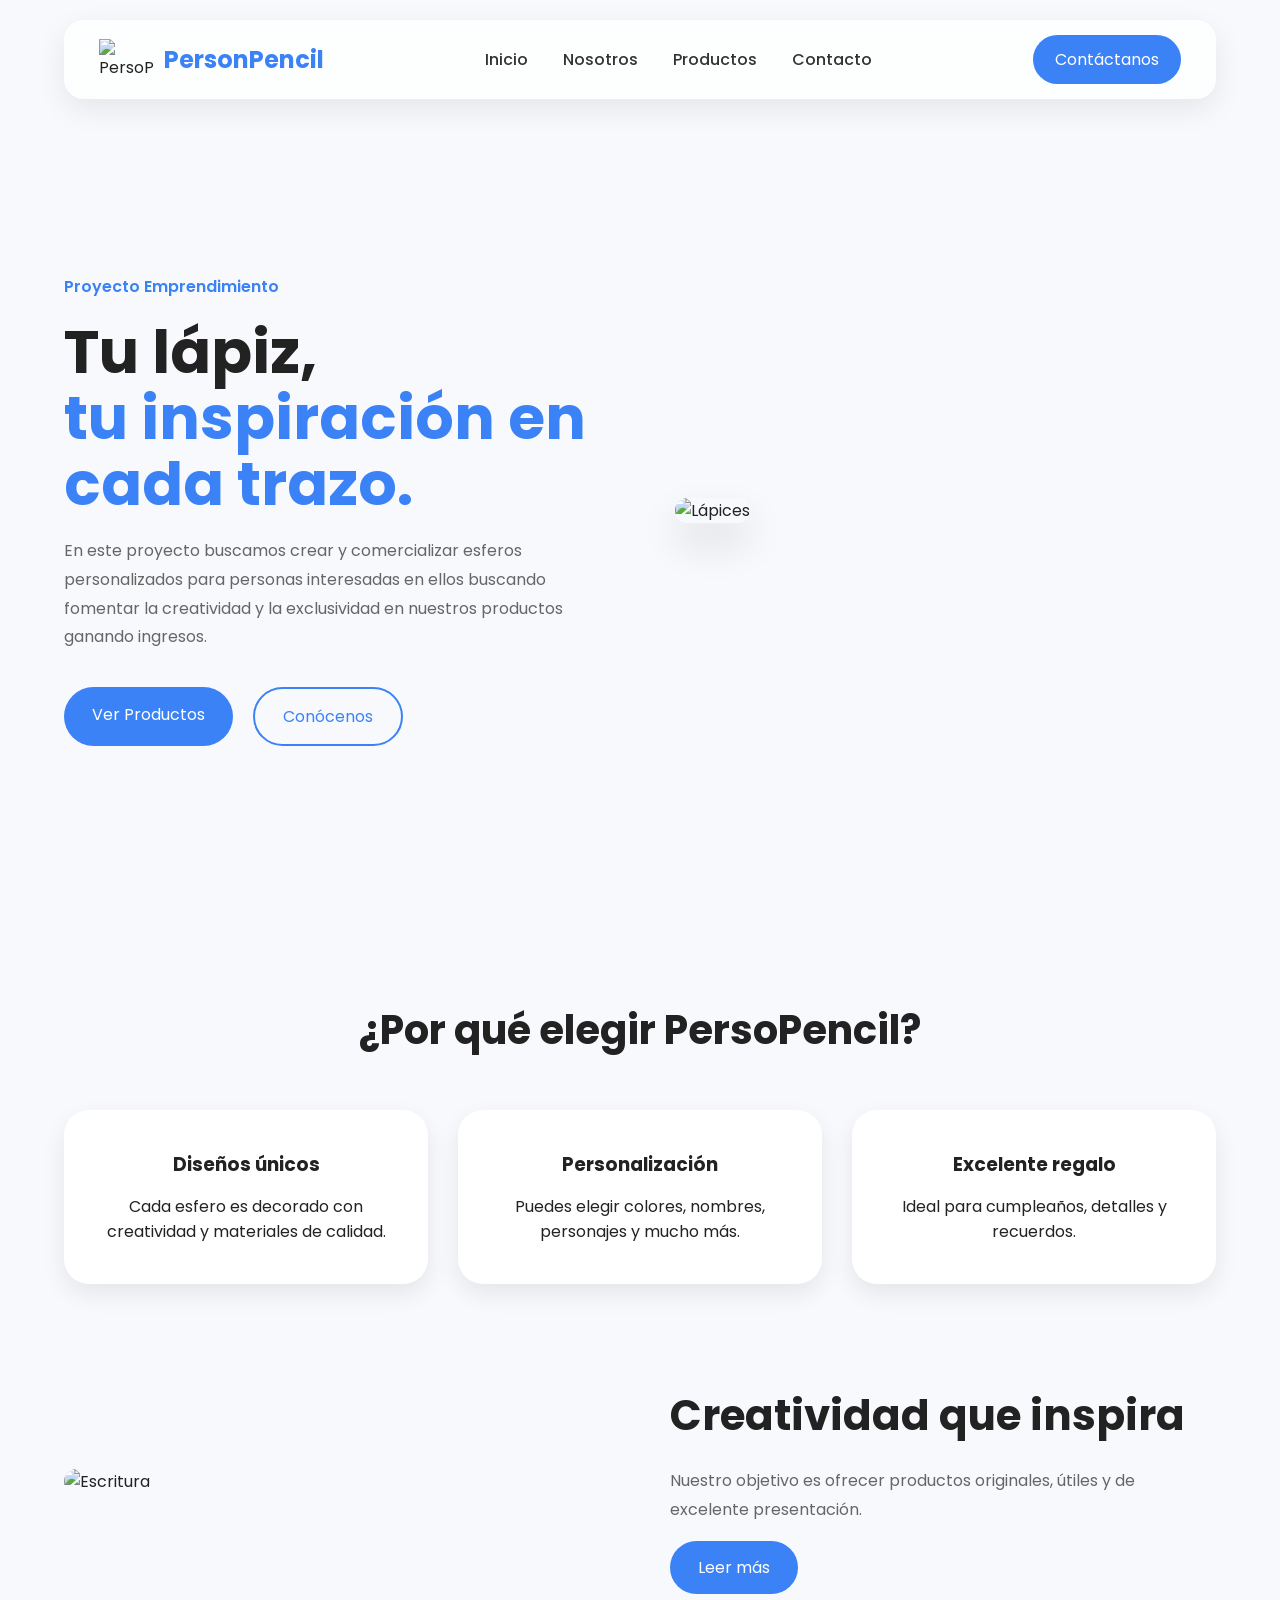
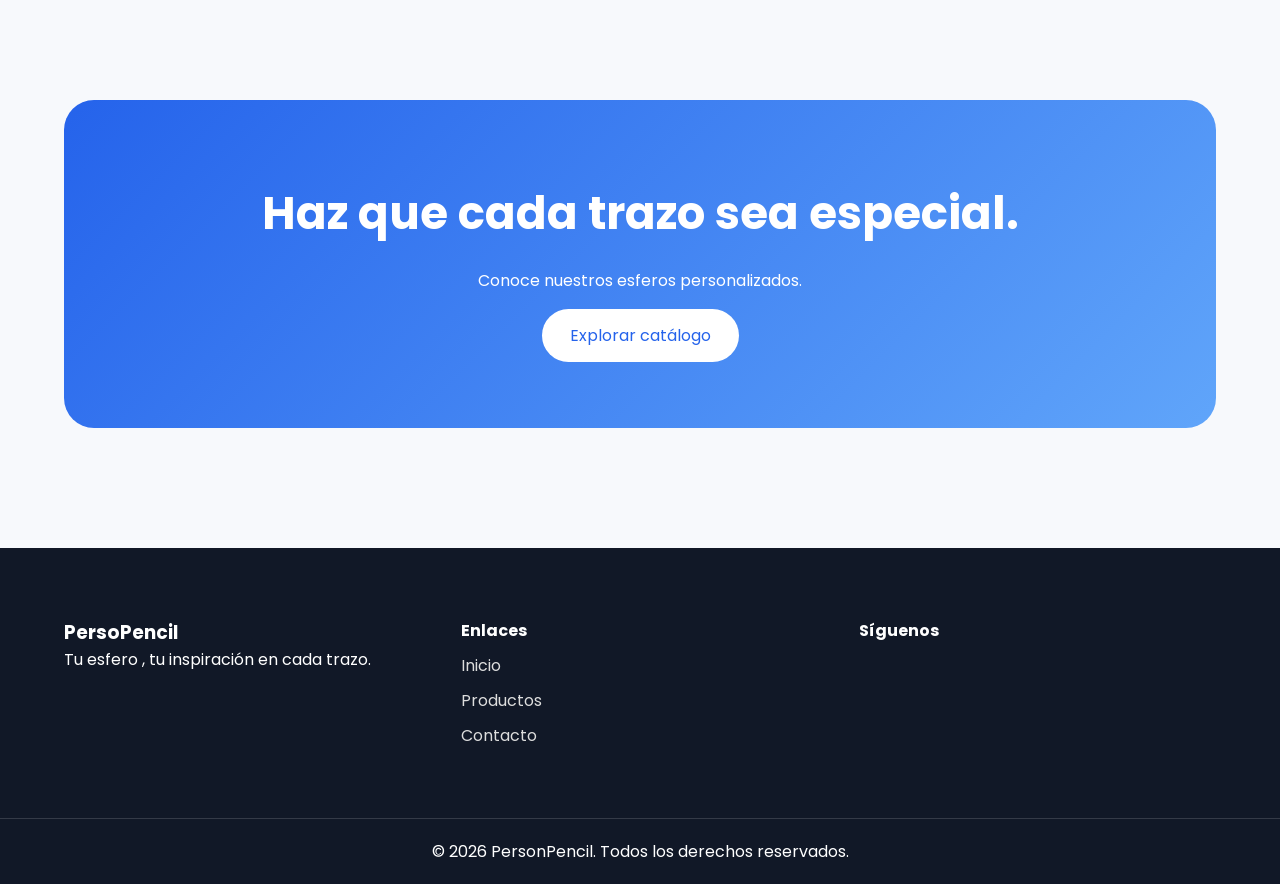
==== index.html @ 51235d13 "Add files via upload" ====
<!DOCTYPE html>
<html lang="es">
<head>
    <meta charset="UTF-8">
    <meta name="viewport" content="width=device-width, initial-scale=1.0">
    <title>PersonPencil | Tu lápiz, tu inspiración en cada trazo</title>

    <link rel="stylesheet" href="style.css">

    <link rel="preconnect" href="https://fonts.googleapis.com">
    <link rel="preconnect" href="https://fonts.gstatic.com" crossorigin>
    <link href="https://fonts.googleapis.com/css2?family=Poppins:wght@300;400;500;600;700;800&display=swap" rel="stylesheet">

    <script src="https://kit.fontawesome.com/6b4c6aef0e.js" crossorigin="anonymous"></script>
</head>

<body>

<header>

<nav class="navbar">

<div class="logo">

<img src="https://i.imgur.com/bln92U7.png" alt="PersoPencil">

<h2>PersonPencil</h2>

</div>

<ul>

<li><a href="index.html" class="active">Inicio</a></li>

<li><a href="nosotros.html">Nosotros</a></li>

<li><a href="productos.html">Productos</a></li>

<li><a href="contacto.html">Contacto</a></li>

</ul>

<a href="contacto.html" class="btn-nav">Contáctanos</a>

</nav>

</header>

<section class="hero">

<div class="hero-text">

<span> Proyecto Emprendimiento</span>

<h1>
Tu lápiz,<br>
<span>tu inspiración en cada trazo.</span>
</h1>

<p>
En este proyecto buscamos crear y comercializar
esferos personalizados para personas interesadas 
en ellos buscando fomentar la creatividad y la exclusividad 
en nuestros productos ganando ingresos.
</p>

<div class="hero-buttons">

<a href="productos.html" class="btn-primary">
Ver Productos
</a>

<a href="nosotros.html" class="btn-secondary">
Conócenos
</a>

</div>

</div>

<div class="hero-image">

<img src="3b34cf36-e1fe-47bc-b9a7-1c0f1e8dfeb0.jfif" alt="Lápices">

</div>

</section>

<section class="features">

<h2>¿Por qué elegir PersoPencil?</h2>

<div class="cards">

<div class="card">

<i class="fas fa-pencil-ruler"></i>

<h3>Diseños únicos</h3>

<p>
Cada esfero es decorado con creatividad y materiales de calidad.
</p>

</div>

<div class="card">

<i class="fas fa-star"></i>

<h3>Personalización</h3>

<p>
Puedes elegir colores, nombres, personajes y mucho más.
</p>

</div>

<div class="card">

<i class="fas fa-gift"></i>

<h3>Excelente regalo</h3>

<p>
Ideal para cumpleaños, detalles y recuerdos.
</p>

</div>

</div>

</section>

<section class="about-preview">

<div class="about-image">

<img src="images.jfif" alt="Escritura">

</div>

<div class="about-text">

<h2>Creatividad que inspira</h2>

<p>

Nuestro objetivo es ofrecer
productos originales, útiles y de excelente presentación.

</p>

<a href="nosotros.html" class="btn-primary">

Leer más

</a>

</div>

</section>

<section class="cta">

<h2>Haz que cada trazo sea especial.</h2>

<p>
Conoce nuestros esferos personalizados.
</p>

<a href="productos.html" class="btn-primary">
Explorar catálogo
</a>

</section>

<footer>

<div class="footer-content">

<div>

<h3>PersoPencil</h3>

<p>Tu esfero , tu inspiración en cada trazo.</p>

</div>

<div>

<h4>Enlaces</h4>

<a href="index.html">Inicio</a>

<a href="productos.html">Productos</a>

<a href="contacto.html">Contacto</a>

</div>

<div>

<h4>Síguenos</h4>

<i class="fab fa-facebook"></i>

<i class="fab fa-instagram"></i>

<i class="fab fa-whatsapp"></i>

</div>

</div>

<p class="copyright">

© 2026 PersonPencil. Todos los derechos reservados.

</p>

</footer>

<script src="script.js"></script>

</body>
</html>
---- style.css ----
*{
    margin:0;
    padding:0;
    box-sizing:border-box;
    font-family:'Poppins',sans-serif;
}

html{
    scroll-behavior:smooth;
}

body{
    background:#f7f9fc;
    color:#222;
}

/*================== NAVBAR ==================*/

header{
    width:100%;
    position:fixed;
    top:0;
    left:0;
    z-index:1000;
}

.navbar{
    width:90%;
    max-width:1400px;
    margin:auto;
    margin-top:20px;
    padding:15px 35px;
    display:flex;
    justify-content:space-between;
    align-items:center;
    background:rgba(255,255,255,.75);
    backdrop-filter:blur(15px);
    border-radius:20px;
    box-shadow:0 10px 30px rgba(0,0,0,.08);
}

.logo{
    display:flex;
    align-items:center;
    gap:10px;
}

.logo img{
    width:55px;
}

.logo h2{
    color:#3b82f6;
}

.navbar ul{
    display:flex;
    gap:35px;
    list-style:none;
}

.navbar ul li a{
    text-decoration:none;
    color:#333;
    font-weight:500;
    transition:.3s;
}

.navbar ul li a:hover,
.active{
    color:#3b82f6;
}

.btn-nav{
    text-decoration:none;
    background:#3b82f6;
    color:white;
    padding:12px 22px;
    border-radius:40px;
    transition:.3s;
}

.btn-nav:hover{
    background:#2563eb;
}

/*================ HERO =================*/

.hero{
    min-height:100vh;
    width:90%;
    max-width:1400px;
    margin:auto;
    display:flex;
    justify-content:space-between;
    align-items:center;
    gap:70px;
    padding-top:120px;
}

.hero-text{
    flex:1;
}

.hero-text span:first-child{
    color:#3b82f6;
    font-weight:600;
}

.hero-text h1{
    font-size:60px;
    margin:20px 0;
    line-height:1.1;
}

.hero-text h1 span{
    color:#3b82f6;
}

.hero-text p{
    color:#666;
    line-height:1.8;
    margin-bottom:35px;
}

.hero-buttons{
    display:flex;
    gap:20px;
}

.btn-primary{
    background:#3b82f6;
    color:white;
    text-decoration:none;
    padding:15px 28px;
    border-radius:50px;
    transition:.3s;
}

.btn-primary:hover{
    transform:translateY(-5px);
}

.btn-secondary{
    text-decoration:none;
    padding:15px 28px;
    border-radius:50px;
    border:2px solid #3b82f6;
    color:#3b82f6;
    transition:.3s;
}

.btn-secondary:hover{
    background:#3b82f6;
    color:white;
}

.hero-image{
    flex:1;
}

.hero-image img{
    width:100%;
    border-radius:25px;
    box-shadow:0 20px 40px rgba(0,0,0,.12);
}

/*================ FEATURES =================*/

.features{
    width:90%;
    max-width:1300px;
    margin:100px auto;
    text-align:center;
}

.features h2{
    font-size:40px;
    margin-bottom:50px;
}

.cards{
    display:grid;
    grid-template-columns:repeat(auto-fit,minmax(280px,1fr));
    gap:30px;
}

.card{
    background:white;
    padding:40px;
    border-radius:25px;
    transition:.4s;
    box-shadow:0 10px 25px rgba(0,0,0,.08);
}

.card:hover{
    transform:translateY(-12px);
}

.card i{
    font-size:45px;
    color:#3b82f6;
    margin-bottom:20px;
}

.card h3{
    margin-bottom:15px;
}

/*================ ABOUT =================*/

.about-preview{
    width:90%;
    max-width:1300px;
    margin:100px auto;
    display:flex;
    align-items:center;
    gap:60px;
}

.about-image,
.about-text{
    flex:1;
}

.about-image img{
    width:100%;
    border-radius:25px;
}

.about-text h2{
    font-size:42px;
    margin-bottom:20px;
}

.about-text p{
    color:#666;
    line-height:1.8;
    margin-bottom:30px;
}

/*================ CTA =================*/

.cta{
    width:90%;
    max-width:1200px;
    margin:120px auto;
    text-align:center;
    background:linear-gradient(135deg,#2563eb,#60a5fa);
    color:white;
    padding:80px 40px;
    border-radius:30px;
}

.cta h2{
    font-size:45px;
    margin-bottom:20px;
}

.cta p{
    margin-bottom:30px;
}

.cta .btn-primary{
    background:white;
    color:#2563eb;
}

/*================ FOOTER =================*/

footer{
    background:#111827;
    color:white;
    margin-top:120px;
}

.footer-content{
    width:90%;
    max-width:1300px;
    margin:auto;
    display:grid;
    grid-template-columns:repeat(auto-fit,minmax(250px,1fr));
    gap:40px;
    padding:70px 0;
}

.footer-content a{
    display:block;
    color:#ddd;
    margin-top:10px;
    text-decoration:none;
}

.footer-content i{
    font-size:25px;
    margin-right:15px;
    margin-top:20px;
    cursor:pointer;
}

.copyright{
    text-align:center;
    padding:20px;
    border-top:1px solid rgba(255,255,255,.15);
}

/*================ RESPONSIVE =================*/

@media(max-width:950px){

.navbar ul{
display:none;
}

.hero{
flex-direction:column;
text-align:center;
}

.hero h1{
font-size:42px;
}

.hero-buttons{
justify-content:center;
}

.about-preview{
flex-direction:column;
text-align:center;
}

.cta h2{
font-size:35px;
}

}
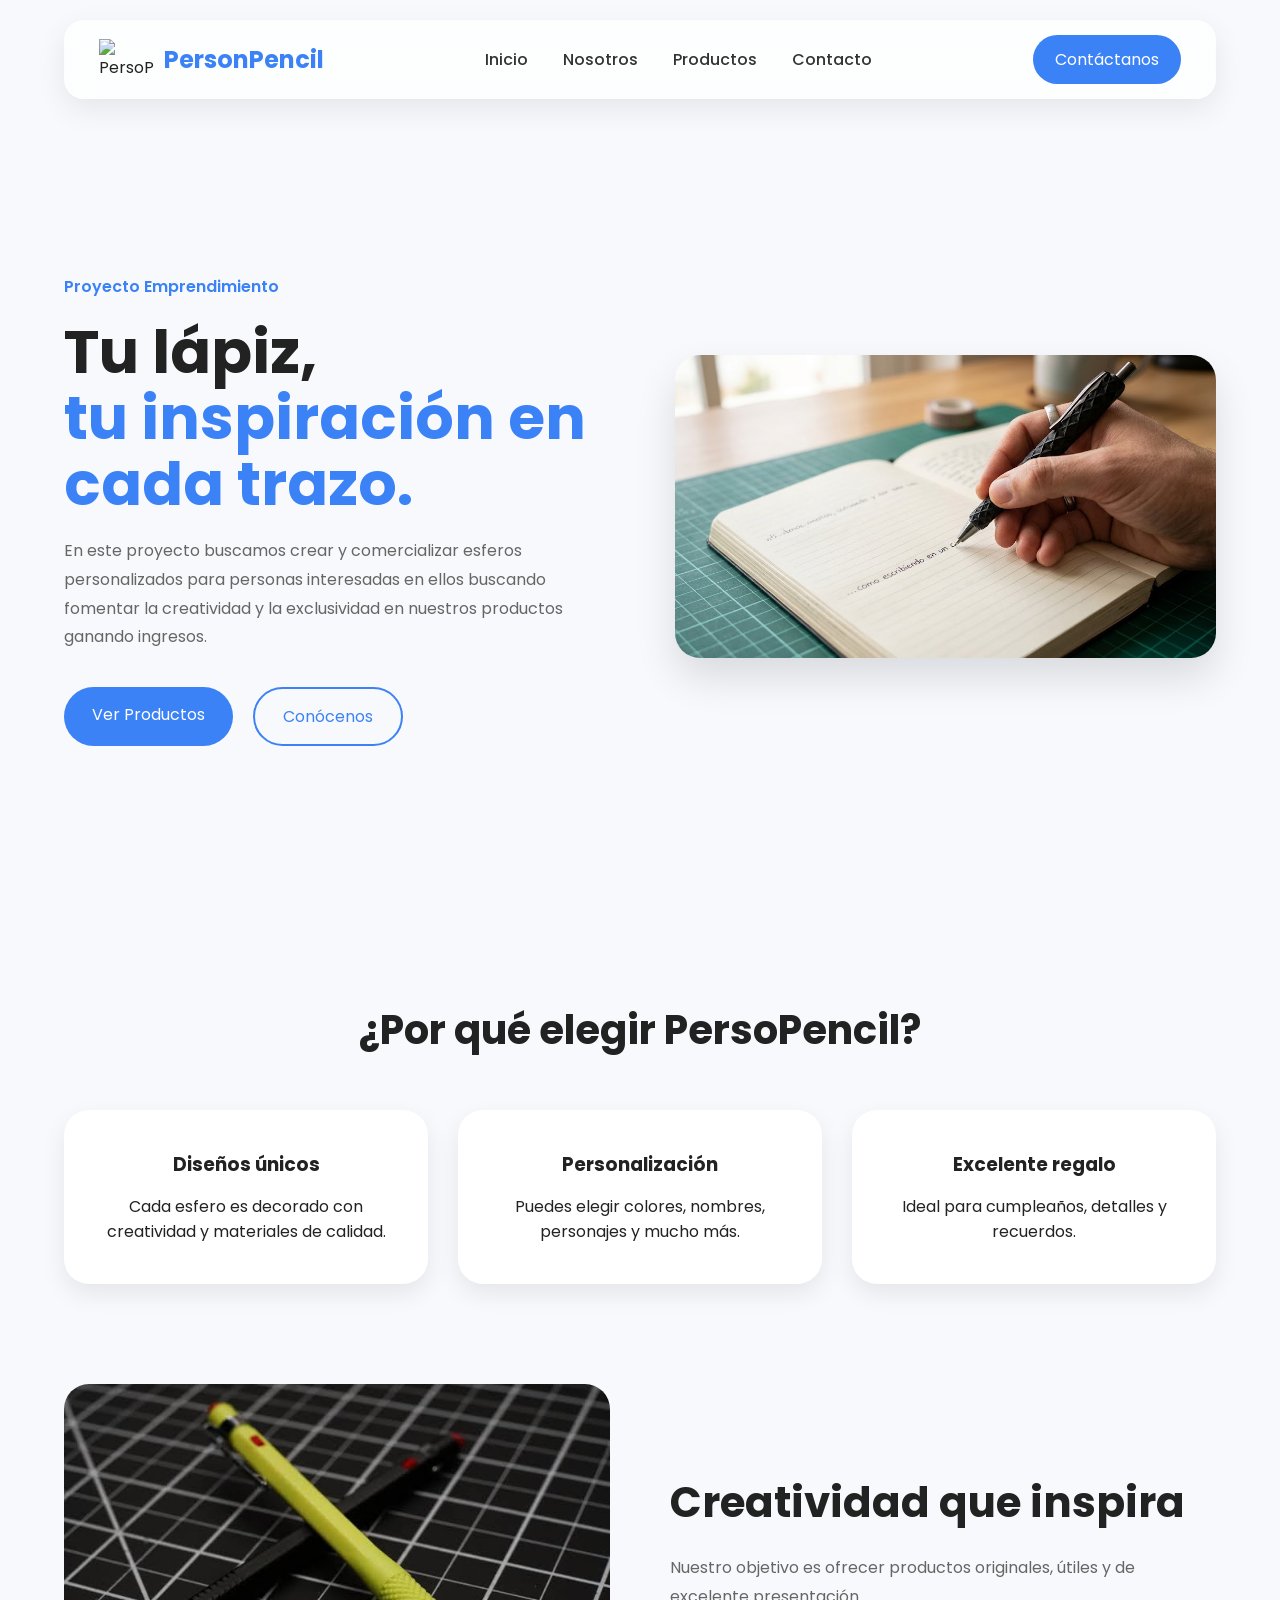
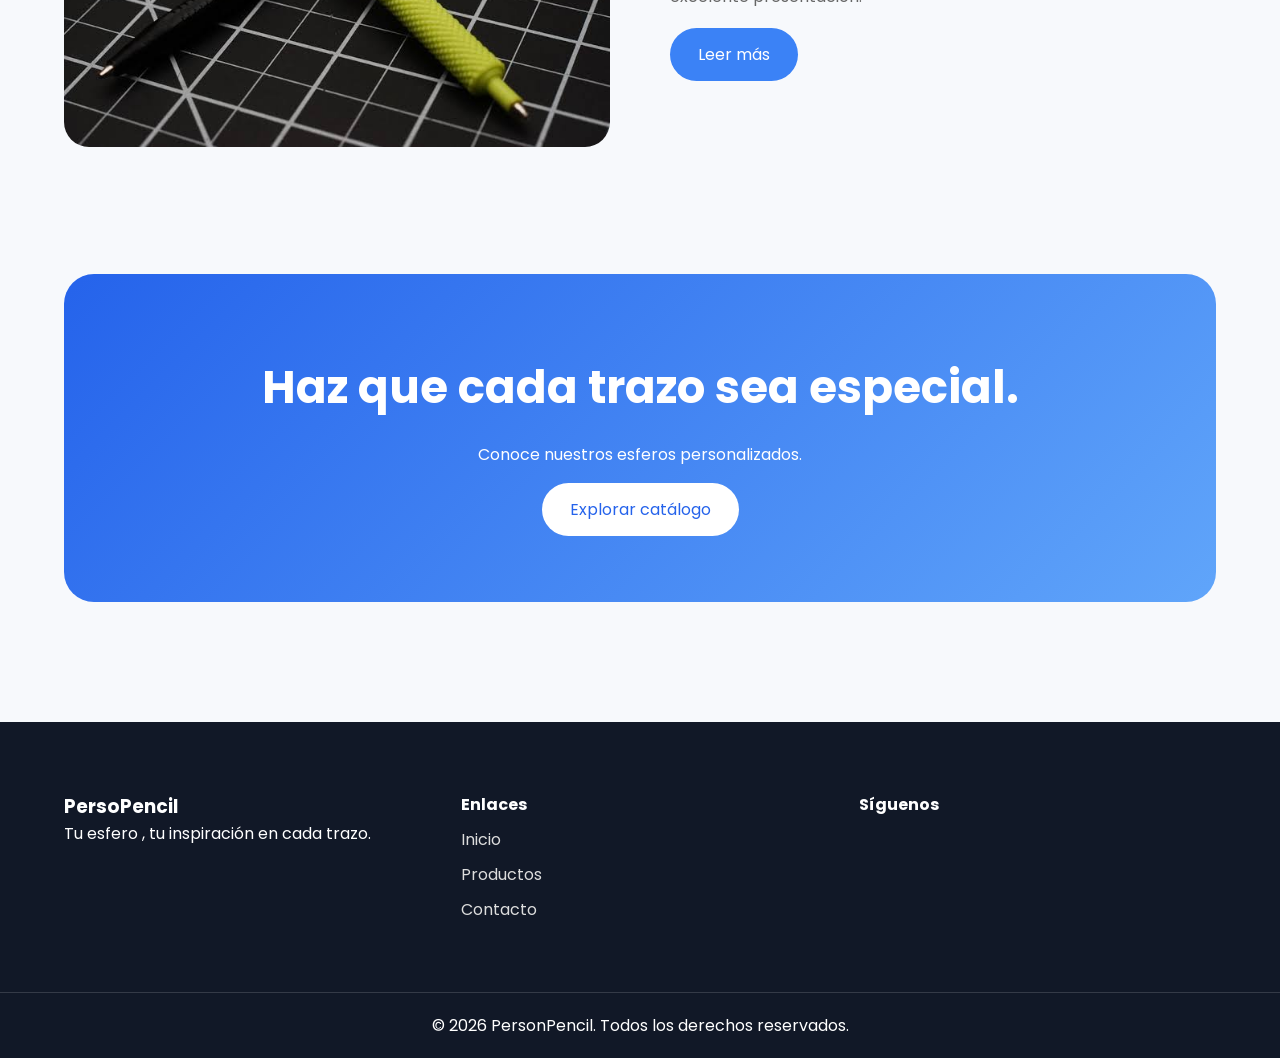
==== commit b8c18bdf: "Fix HTML formatting and update image paths" ====
--- a/index.html
+++ b/index.html
@@ -80,7 +80,7 @@
 
 <div class="hero-image">
 
-<img src="3b34cf36-e1fe-47bc-b9a7-1c0f1e8dfeb0.jfif" alt="Lápices">
+<img src="img/3b34cf36-e1fe-47bc-b9a7-1c0f1e8dfeb0.jfif" alt="Lápices">
 
 </div>
 
@@ -136,7 +136,7 @@
 
 <div class="about-image">
 
-<img src="images.jfif" alt="Escritura">
+<img src="img/images.jfif" alt="Escritura">
 
 </div>
 
@@ -224,4 +224,4 @@
 <script src="script.js"></script>
 
 </body>
-</html>+</html>
